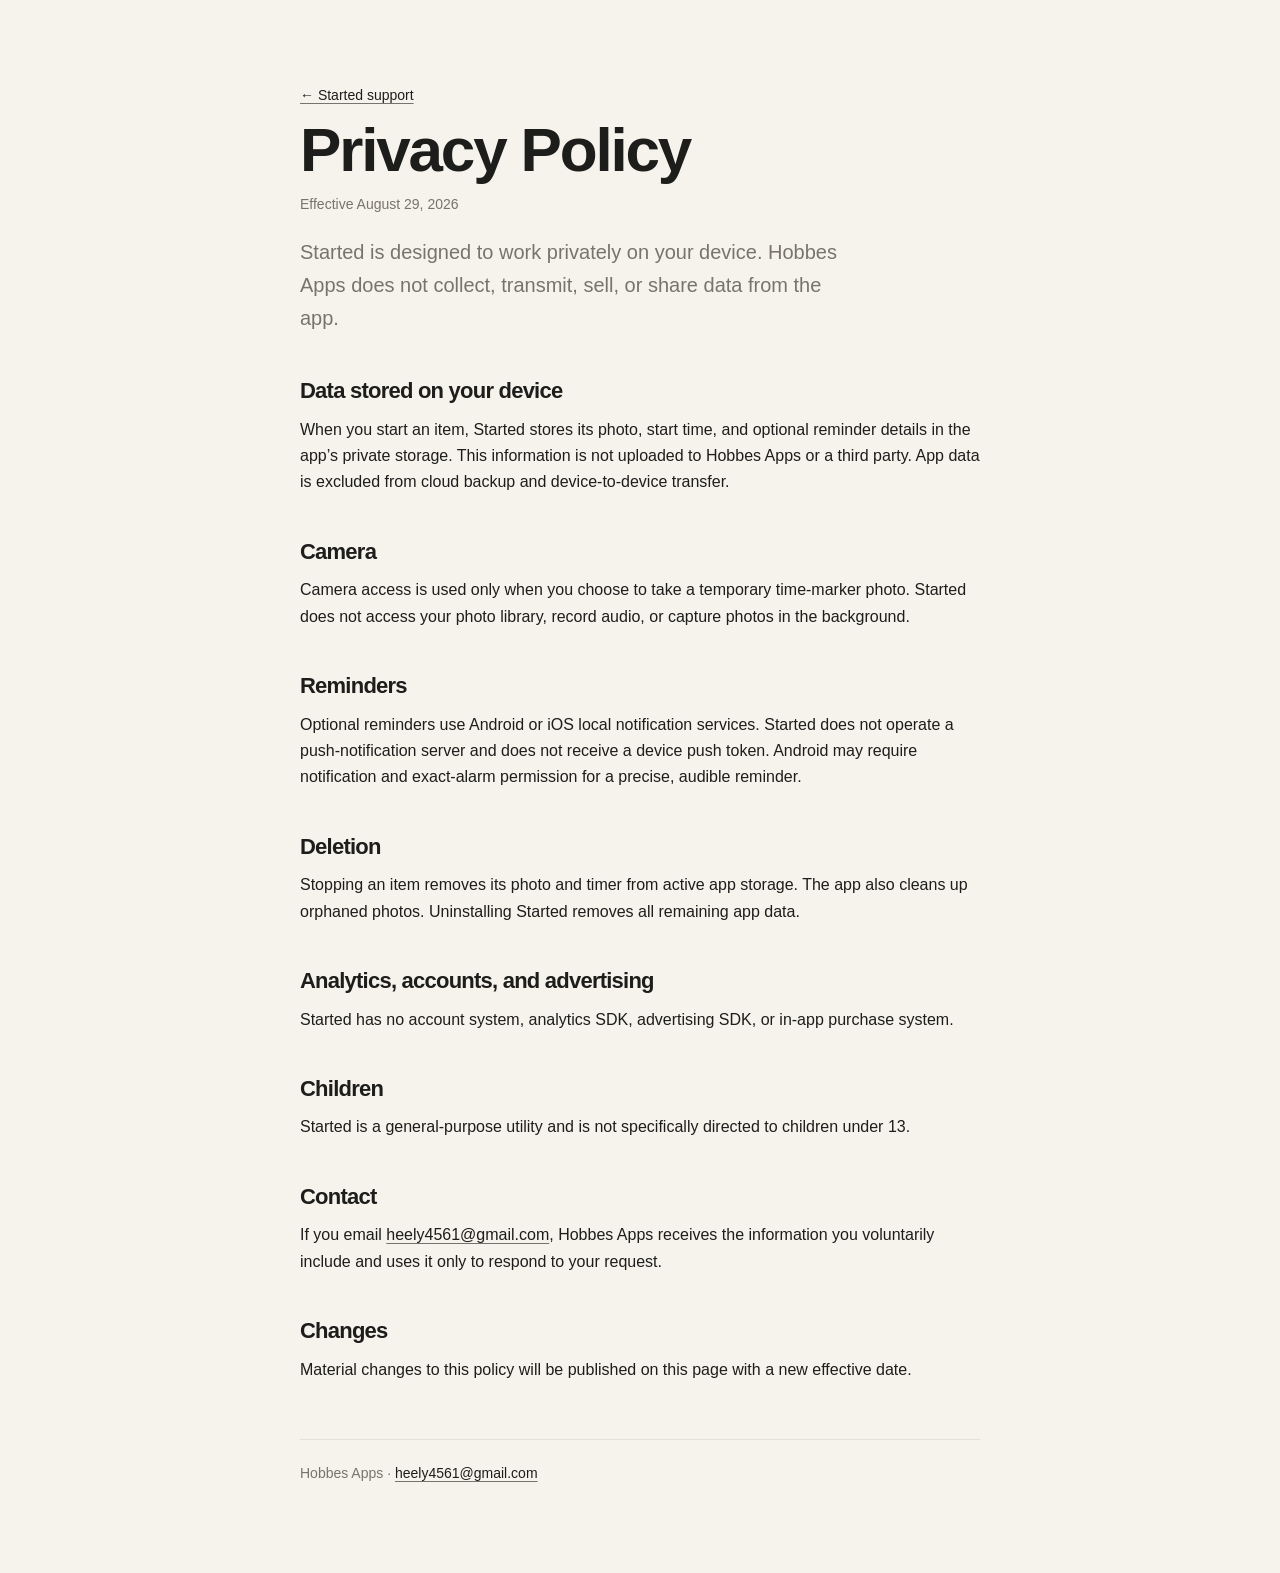
==== privacy/index.html @ 81fd4449 "Publish Started support and privacy pages" ====
<!doctype html>
<html lang="en">
<head>
  <meta charset="utf-8">
  <meta name="viewport" content="width=device-width, initial-scale=1">
  <meta name="description" content="Privacy policy for Started by Hobbes Apps.">
  <title>Started — Privacy Policy</title>
  <link rel="stylesheet" href="../styles.css">
</head>
<body>
  <main>
    <p class="meta"><a href="../">← Started support</a></p>
    <h1>Privacy Policy</h1>
    <p class="meta">Effective August 29, 2026</p>

    <p class="lede">Started is designed to work privately on your device. Hobbes Apps does not collect, transmit, sell, or share data from the app.</p>

    <h2>Data stored on your device</h2>
    <p>When you start an item, Started stores its photo, start time, and optional reminder details in the app’s private storage. This information is not uploaded to Hobbes Apps or a third party. App data is excluded from cloud backup and device-to-device transfer.</p>

    <h2>Camera</h2>
    <p>Camera access is used only when you choose to take a temporary time-marker photo. Started does not access your photo library, record audio, or capture photos in the background.</p>

    <h2>Reminders</h2>
    <p>Optional reminders use Android or iOS local notification services. Started does not operate a push-notification server and does not receive a device push token. Android may require notification and exact-alarm permission for a precise, audible reminder.</p>

    <h2>Deletion</h2>
    <p>Stopping an item removes its photo and timer from active app storage. The app also cleans up orphaned photos. Uninstalling Started removes all remaining app data.</p>

    <h2>Analytics, accounts, and advertising</h2>
    <p>Started has no account system, analytics SDK, advertising SDK, or in-app purchase system.</p>

    <h2>Children</h2>
    <p>Started is a general-purpose utility and is not specifically directed to children under 13.</p>

    <h2>Contact</h2>
    <p>If you email <a href="mailto:heely4561@gmail.com">heely4561@gmail.com</a>, Hobbes Apps receives the information you voluntarily include and uses it only to respond to your request.</p>

    <h2>Changes</h2>
    <p>Material changes to this policy will be published on this page with a new effective date.</p>

    <footer>Hobbes Apps · <a href="mailto:heely4561@gmail.com">heely4561@gmail.com</a></footer>
  </main>
</body>
</html>
---- styles.css ----
:root {
  color-scheme: light;
  --background: #f6f3ec;
  --surface: #fffdfa;
  --ink: #1d1d1b;
  --muted: #77746d;
  --line: #e5e0d6;
}

* { box-sizing: border-box; }

body {
  margin: 0;
  background: var(--background);
  color: var(--ink);
  font-family: ui-sans-serif, -apple-system, BlinkMacSystemFont, "Segoe UI", sans-serif;
  font-size: 16px;
  line-height: 1.65;
}

main {
  width: min(680px, calc(100% - 40px));
  margin: 0 auto;
  padding: 72px 0 88px;
}

.mark {
  width: 68px;
  height: 68px;
  margin-bottom: 28px;
}

h1, h2 { letter-spacing: -0.035em; }
h1 { margin: 0; font-size: clamp(40px, 8vw, 62px); line-height: 1; }
h2 { margin: 42px 0 8px; font-size: 22px; line-height: 1.25; }
p { margin: 12px 0; }
.lede { max-width: 560px; margin-top: 20px; color: var(--muted); font-size: 20px; }
.meta { color: var(--muted); font-size: 14px; }
.links { display: flex; flex-wrap: wrap; gap: 12px; margin-top: 34px; }

a {
  color: var(--ink);
  text-decoration-color: var(--muted);
  text-underline-offset: 3px;
}

.button {
  display: inline-block;
  padding: 11px 16px;
  border: 1px solid var(--line);
  border-radius: 999px;
  background: var(--surface);
  text-decoration: none;
}

ul { padding-left: 20px; }
footer { margin-top: 56px; padding-top: 22px; border-top: 1px solid var(--line); color: var(--muted); font-size: 14px; }
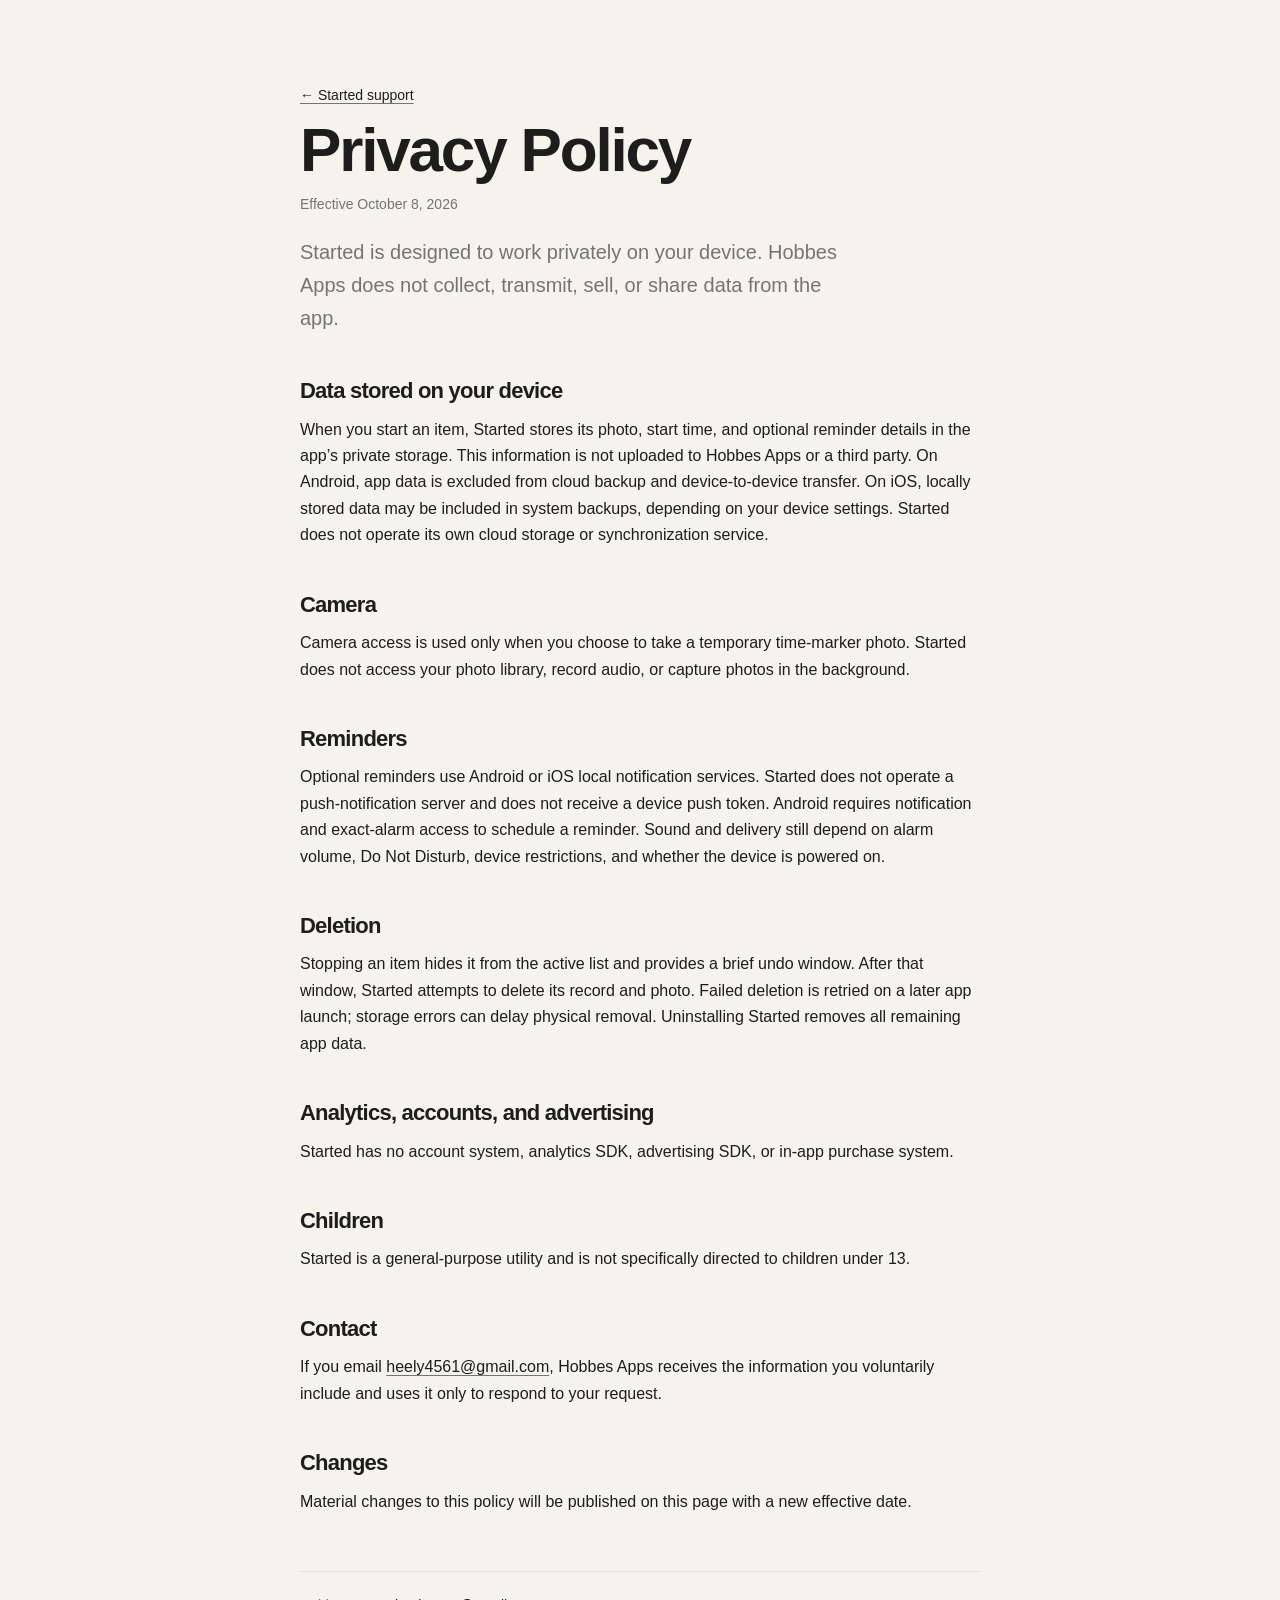
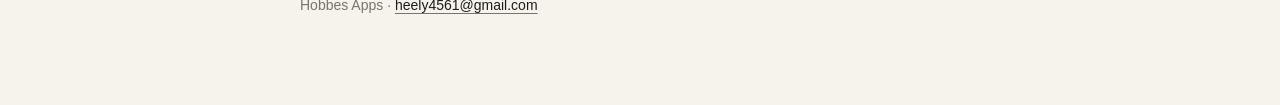
==== commit 2bfc926d: "Update Started identity and accurate privacy and reminder guidance" ====
--- a/privacy/index.html
+++ b/privacy/index.html
@@ -11,21 +11,21 @@
   <main>
     <p class="meta"><a href="../">← Started support</a></p>
     <h1>Privacy Policy</h1>
-    <p class="meta">Effective August 29, 2026</p>
+    <p class="meta">Effective October 8, 2026</p>
 
     <p class="lede">Started is designed to work privately on your device. Hobbes Apps does not collect, transmit, sell, or share data from the app.</p>
 
     <h2>Data stored on your device</h2>
-    <p>When you start an item, Started stores its photo, start time, and optional reminder details in the app’s private storage. This information is not uploaded to Hobbes Apps or a third party. App data is excluded from cloud backup and device-to-device transfer.</p>
+    <p>When you start an item, Started stores its photo, start time, and optional reminder details in the app’s private storage. This information is not uploaded to Hobbes Apps or a third party. On Android, app data is excluded from cloud backup and device-to-device transfer. On iOS, locally stored data may be included in system backups, depending on your device settings. Started does not operate its own cloud storage or synchronization service.</p>
 
     <h2>Camera</h2>
     <p>Camera access is used only when you choose to take a temporary time-marker photo. Started does not access your photo library, record audio, or capture photos in the background.</p>
 
     <h2>Reminders</h2>
-    <p>Optional reminders use Android or iOS local notification services. Started does not operate a push-notification server and does not receive a device push token. Android may require notification and exact-alarm permission for a precise, audible reminder.</p>
+    <p>Optional reminders use Android or iOS local notification services. Started does not operate a push-notification server and does not receive a device push token. Android requires notification and exact-alarm access to schedule a reminder. Sound and delivery still depend on alarm volume, Do Not Disturb, device restrictions, and whether the device is powered on.</p>
 
     <h2>Deletion</h2>
-    <p>Stopping an item removes its photo and timer from active app storage. The app also cleans up orphaned photos. Uninstalling Started removes all remaining app data.</p>
+    <p>Stopping an item hides it from the active list and provides a brief undo window. After that window, Started attempts to delete its record and photo. Failed deletion is retried on a later app launch; storage errors can delay physical removal. Uninstalling Started removes all remaining app data.</p>
 
     <h2>Analytics, accounts, and advertising</h2>
     <p>Started has no account system, analytics SDK, advertising SDK, or in-app purchase system.</p>
--- a/styles.css
+++ b/styles.css
@@ -36,7 +36,15 @@
 p { margin: 12px 0; }
 .lede { max-width: 560px; margin-top: 20px; color: var(--muted); font-size: 20px; }
 .meta { color: var(--muted); font-size: 14px; }
-.links { display: flex; flex-wrap: wrap; gap: 12px; margin-top: 34px; }
+.privacy-note {
+  max-width: 560px;
+  margin-top: 26px;
+  padding: 16px 18px;
+  border-left: 3px solid var(--ink);
+  background: var(--surface);
+}
+.privacy-note strong { display: block; }
+.links { display: flex; flex-wrap: wrap; gap: 8px; margin-top: 22px; }
 
 a {
   color: var(--ink);
@@ -46,10 +54,12 @@
 
 .button {
   display: inline-block;
-  padding: 11px 16px;
+  padding: 7px 12px;
   border: 1px solid var(--line);
   border-radius: 999px;
   background: var(--surface);
+  font-size: 14px;
+  line-height: 1.4;
   text-decoration: none;
 }
 
